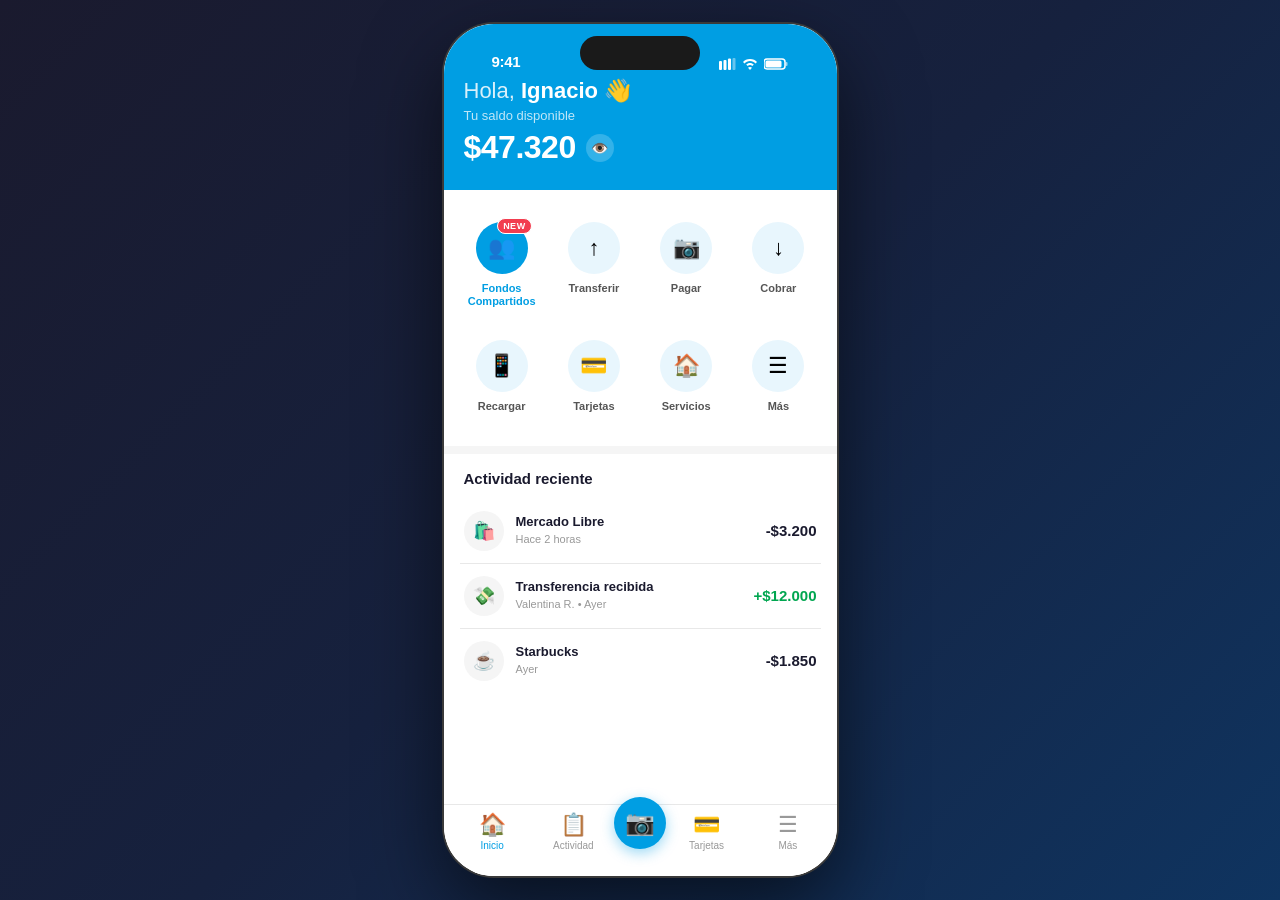
==== app/index.html @ 77880201 "Add Fondos Compartidos frontend demo Interactive mobile demo of the Fondos Compartidos feature for M" ====
<!DOCTYPE html>
<html lang="es">
<head>
  <meta charset="UTF-8">
  <meta name="viewport" content="width=device-width, initial-scale=1.0">
  <title>Fondos Compartidos — Mercado Pago</title>
  <link rel="stylesheet" href="styles/reset.css">
  <link rel="stylesheet" href="styles/phone.css">
  <link rel="stylesheet" href="styles/design-system.css">
  <link rel="stylesheet" href="styles/screens.css">
</head>
<body>
  <div class="desktop-bg">
    <div class="phone-shell">
      <div class="dynamic-island"></div>
      <div class="phone-screen" id="phone-screen">
        <!-- Screens load here -->
      </div>
    </div>
  </div>

  <script src="js/state.js"></script>
  <script src="js/animations.js"></script>
  <script src="js/interactions.js"></script>
  <script src="js/router.js"></script>
</body>
</html>
---- app/styles/phone.css ----
body {
  min-height: 100vh;
  background: linear-gradient(135deg, #1a1a2e 0%, #16213e 50%, #0f3460 100%);
  display: flex;
  align-items: center;
  justify-content: center;
  font-family: -apple-system, 'Helvetica Neue', Arial, sans-serif;
}

.desktop-bg {
  display: flex;
  align-items: center;
  justify-content: center;
  min-height: 100vh;
  width: 100%;
  padding: 20px;
}

.phone-shell {
  width: 393px;
  height: 852px;
  border-radius: 50px;
  background: #1A1A1A;
  box-shadow:
    0 0 0 2px #3A3A3A,
    0 30px 80px rgba(0,0,0,0.6),
    inset 0 0 0 2px #2A2A2A;
  position: relative;
  overflow: hidden;
  flex-shrink: 0;
}

/* Side buttons */
.phone-shell::before {
  content: '';
  position: absolute;
  right: -3px;
  top: 140px;
  width: 3px;
  height: 70px;
  background: #2A2A2A;
  border-radius: 0 3px 3px 0;
  box-shadow: 0 90px 0 #2A2A2A;
}

.phone-shell::after {
  content: '';
  position: absolute;
  left: -3px;
  top: 120px;
  width: 3px;
  height: 40px;
  background: #2A2A2A;
  border-radius: 3px 0 0 3px;
  box-shadow: 0 55px 0 #2A2A2A, 0 105px 0 #2A2A2A;
}

.dynamic-island {
  position: absolute;
  top: 12px;
  left: 50%;
  transform: translateX(-50%);
  width: 120px;
  height: 34px;
  background: #1A1A1A;
  border-radius: 20px;
  z-index: 200;
}

.phone-screen {
  width: 100%;
  height: 100%;
  border-radius: 46px;
  overflow: hidden;
  background: var(--bg-page);
  position: relative;
}
---- app/styles/design-system.css ----
:root {
  --mp-blue:        #009EE3;
  --mp-blue-dark:   #007BBD;
  --mp-blue-light:  #E8F6FD;
  --mp-green:       #00A650;
  --mp-green-light: #E8F8F0;
  --mp-yellow:      #FFE600;
  --mp-red:         #F23D4F;
  --mp-orange:      #F5A623;

  --text-primary:   #1A1A2E;
  --text-secondary: #555555;
  --text-muted:     #999999;

  --bg-page:        #F5F5F5;
  --bg-card:        #FFFFFF;
  --border-color:   #E8E8E8;

  --radius-sm:  6px;
  --radius-md:  12px;
  --radius-lg:  20px;
  --radius-xl:  28px;

  --text-xs:   11px;
  --text-sm:   13px;
  --text-base: 15px;
  --text-md:   17px;
  --text-lg:   20px;
  --text-xl:   24px;
  --text-2xl:  30px;
  --text-3xl:  38px;
}

/* ===== STATUS BAR ===== */
.status-bar {
  height: 54px;
  display: flex;
  align-items: flex-end;
  justify-content: space-between;
  padding: 0 28px 8px;
  background: transparent;
  position: relative;
  z-index: 10;
}

.status-bar .time {
  font-size: 15px;
  font-weight: 600;
  color: var(--text-primary);
  letter-spacing: -0.3px;
}

.status-bar .status-icons {
  display: flex;
  align-items: center;
  gap: 6px;
  font-size: 13px;
}

.status-bar.white .time,
.status-bar.white .status-icons {
  color: white;
}

/* ===== SCREEN LAYOUT ===== */
.screen {
  height: 100%;
  display: flex;
  flex-direction: column;
  background: var(--bg-page);
  position: relative;
}

.screen-content {
  flex: 1;
  overflow-y: auto;
  overflow-x: hidden;
  -webkit-overflow-scrolling: touch;
}

.screen-content::-webkit-scrollbar {
  display: none;
}

/* ===== SCREEN HEADER ===== */
.screen-header {
  display: flex;
  align-items: center;
  padding: 4px 20px 12px;
  background: var(--bg-card);
  gap: 12px;
  border-bottom: 1px solid var(--border-color);
}

.screen-header.transparent {
  background: transparent;
  border-bottom: none;
}

.back-btn {
  width: 36px;
  height: 36px;
  display: flex;
  align-items: center;
  justify-content: center;
  border-radius: 50%;
  background: var(--bg-page);
  transition: all 0.15s;
  flex-shrink: 0;
}

.back-btn:active {
  background: var(--border-color);
  transform: scale(0.93);
}

.back-btn svg {
  width: 20px;
  height: 20px;
}

.header-title {
  flex: 1;
  font-size: var(--text-md);
  font-weight: 700;
  color: var(--text-primary);
  text-align: center;
}

.header-action {
  width: 36px;
  height: 36px;
  display: flex;
  align-items: center;
  justify-content: center;
  border-radius: 50%;
  background: var(--bg-page);
  font-size: 18px;
  transition: all 0.15s;
}

.header-action:active {
  background: var(--border-color);
  transform: scale(0.93);
}

/* ===== BUTTONS ===== */
.btn-primary {
  background: var(--mp-blue);
  color: white;
  border-radius: var(--radius-md);
  padding: 16px 24px;
  font-size: 16px;
  font-weight: 600;
  border: none;
  width: 100%;
  cursor: pointer;
  transition: all 0.15s ease;
  min-height: 52px;
}

.btn-primary:active {
  transform: scale(0.97);
  background: var(--mp-blue-dark);
}

.btn-primary:disabled {
  background: #C5D8E8;
  cursor: not-allowed;
  transform: none;
}

.btn-secondary {
  background: var(--mp-blue-light);
  color: var(--mp-blue);
  border-radius: var(--radius-md);
  padding: 14px 24px;
  font-size: 15px;
  font-weight: 600;
  border: none;
  width: 100%;
  cursor: pointer;
  transition: all 0.15s ease;
  min-height: 48px;
}

.btn-secondary:active {
  transform: scale(0.97);
  background: #d0ebf8;
}

.btn-outline {
  background: transparent;
  color: var(--mp-blue);
  border: 2px solid var(--mp-blue);
  border-radius: var(--radius-md);
  padding: 14px 24px;
  font-size: 15px;
  font-weight: 600;
  width: 100%;
  cursor: pointer;
  transition: all 0.15s ease;
  min-height: 48px;
}

.btn-outline:active {
  transform: scale(0.97);
  background: var(--mp-blue-light);
}

.btn-green {
  background: var(--mp-green);
  color: white;
  border-radius: var(--radius-md);
  padding: 16px 24px;
  font-size: 15px;
  font-weight: 600;
  border: none;
  width: 100%;
  cursor: pointer;
  transition: all 0.15s ease;
  min-height: 52px;
}

.btn-green:active {
  transform: scale(0.97);
  background: #008040;
}

/* ===== CARD ===== */
.card {
  background: var(--bg-card);
  border-radius: 16px;
  padding: 16px;
  box-shadow: 0 1px 4px rgba(0,0,0,0.08);
}

.card-blue {
  background: var(--mp-blue-light);
  border-radius: var(--radius-md);
  padding: 14px 16px;
  border-left: 3px solid var(--mp-blue);
}

.card-green {
  background: var(--mp-green-light);
  border-radius: var(--radius-md);
  padding: 14px 16px;
  border-left: 3px solid var(--mp-green);
}

/* ===== AVATAR ===== */
.avatar {
  width: 36px;
  height: 36px;
  border-radius: 50%;
  background: var(--mp-blue);
  color: white;
  font-weight: 700;
  font-size: 13px;
  display: flex;
  align-items: center;
  justify-content: center;
  border: 2px solid white;
  flex-shrink: 0;
  overflow: hidden;
}

.avatar:first-child {
  margin-left: 0;
}

.avatar-stack {
  display: flex;
}

.avatar-stack .avatar {
  margin-left: -8px;
}

.avatar-stack .avatar:first-child {
  margin-left: 0;
}

.avatar-lg {
  width: 44px;
  height: 44px;
  font-size: 16px;
}

.avatar-xl {
  width: 56px;
  height: 56px;
  font-size: 20px;
  font-weight: 800;
}

/* ===== BOTTOM NAV ===== */
.bottom-nav {
  display: flex;
  align-items: center;
  background: white;
  border-top: 1px solid var(--border-color);
  padding: 0 8px 16px;
  height: 72px;
  flex-shrink: 0;
}

.bottom-nav button {
  flex: 1;
  display: flex;
  flex-direction: column;
  align-items: center;
  justify-content: center;
  gap: 4px;
  padding: 8px 4px;
  border-radius: var(--radius-sm);
  transition: all 0.15s;
  min-height: 44px;
  font-size: 10px;
  color: var(--text-muted);
}

.bottom-nav button span {
  font-size: 10px;
  font-weight: 500;
}

.bottom-nav button .nav-icon {
  font-size: 22px;
  line-height: 1;
}

.bottom-nav button.active {
  color: var(--mp-blue);
}

.bottom-nav button:active {
  transform: scale(0.92);
}

.bottom-nav .qr-btn {
  background: var(--mp-blue);
  border-radius: 50%;
  width: 52px;
  height: 52px;
  padding: 0;
  flex: 0 0 52px;
  margin-top: -20px;
  box-shadow: 0 4px 14px rgba(0,158,227,0.4);
}

.bottom-nav .qr-btn .nav-icon {
  font-size: 24px;
  color: white;
}

/* ===== TOGGLE SWITCH ===== */
.toggle-row {
  display: flex;
  align-items: center;
  justify-content: space-between;
  padding: 14px 0;
  border-bottom: 1px solid var(--border-color);
}

.toggle-row:last-child {
  border-bottom: none;
}

.toggle-label {
  flex: 1;
  padding-right: 16px;
}

.toggle-label strong {
  display: block;
  font-size: var(--text-base);
  color: var(--text-primary);
  font-weight: 600;
}

.toggle-label span {
  font-size: var(--text-sm);
  color: var(--text-muted);
  margin-top: 2px;
  display: block;
}

.toggle {
  width: 48px;
  height: 28px;
  border-radius: 14px;
  background: #D1D1D1;
  position: relative;
  cursor: pointer;
  transition: background 0.2s;
  flex-shrink: 0;
}

.toggle.on {
  background: var(--mp-blue);
}

.toggle.on-yellow {
  background: var(--mp-yellow);
}

.toggle::after {
  content: '';
  position: absolute;
  width: 22px;
  height: 22px;
  border-radius: 50%;
  background: white;
  top: 3px;
  left: 3px;
  transition: transform 0.2s;
  box-shadow: 0 1px 4px rgba(0,0,0,0.25);
}

.toggle.on::after,
.toggle.on-yellow::after {
  transform: translateX(20px);
}

/* ===== PROGRESS BAR ===== */
.progress-bar {
  height: 4px;
  background: var(--border-color);
  border-radius: 2px;
  overflow: hidden;
  margin: 0 20px;
}

.progress-bar-fill {
  height: 100%;
  background: var(--mp-blue);
  border-radius: 2px;
  transition: width 0.4s ease;
}

/* ===== STEP INDICATOR ===== */
.step-badge {
  font-size: var(--text-sm);
  color: var(--text-muted);
  font-weight: 500;
}

/* ===== BADGE ===== */
.badge-new {
  background: var(--mp-red);
  color: white;
  font-size: 9px;
  font-weight: 700;
  padding: 2px 5px;
  border-radius: 8px;
  text-transform: uppercase;
  letter-spacing: 0.5px;
}

/* ===== DIVIDER ===== */
.divider {
  height: 1px;
  background: var(--border-color);
  margin: 0 20px;
}

.section-divider {
  height: 8px;
  background: var(--bg-page);
}

/* ===== TOAST ===== */
.toast {
  position: fixed;
  bottom: 90px;
  left: 50%;
  transform: translateX(-50%) translateY(20px);
  background: #1A1A2E;
  color: white;
  padding: 12px 20px;
  border-radius: 100px;
  font-size: var(--text-sm);
  font-weight: 600;
  white-space: nowrap;
  z-index: 1000;
  opacity: 0;
  transition: all 0.3s ease;
  pointer-events: none;
}

.toast.show {
  opacity: 1;
  transform: translateX(-50%) translateY(0);
}

/* ===== SPINNER ===== */
.spinner {
  width: 28px;
  height: 28px;
  border: 3px solid rgba(255,255,255,0.3);
  border-top-color: white;
  border-radius: 50%;
  animation: spin 0.7s linear infinite;
  margin: 0 auto;
}

.spinner-blue {
  border-color: var(--mp-blue-light);
  border-top-color: var(--mp-blue);
}

@keyframes spin {
  to { transform: rotate(360deg); }
}

/* ===== AMOUNT DISPLAY ===== */
.amount-display {
  font-size: var(--text-3xl);
  font-weight: 800;
  color: var(--text-primary);
  letter-spacing: -1px;
  line-height: 1;
}

.amount-display.blue {
  color: var(--mp-blue);
}

.amount-display.green {
  color: var(--mp-green);
}

/* ===== CONFETTI ===== */
.confetti-container {
  position: absolute;
  top: 0;
  left: 0;
  width: 100%;
  height: 100%;
  overflow: hidden;
  pointer-events: none;
}

.confetti-piece {
  position: absolute;
  width: 8px;
  height: 8px;
  border-radius: 2px;
  animation: confetti-fall 3s ease-in forwards;
}

@keyframes confetti-fall {
  0%   { transform: translateY(-20px) rotate(0deg); opacity: 1; }
  100% { transform: translateY(900px) rotate(720deg); opacity: 0; }
}

/* ===== SUCCESS CHECKMARK ===== */
.success-circle {
  width: 80px;
  height: 80px;
  border-radius: 50%;
  background: var(--mp-green-light);
  display: flex;
  align-items: center;
  justify-content: center;
  margin: 0 auto;
  animation: pop-in 0.5s cubic-bezier(0.34, 1.56, 0.64, 1) forwards;
}

.success-circle.blue {
  background: var(--mp-blue-light);
}

@keyframes pop-in {
  0%   { transform: scale(0); opacity: 0; }
  100% { transform: scale(1); opacity: 1; }
}

.checkmark-svg {
  width: 44px;
  height: 44px;
}

.checkmark-circle {
  stroke-dasharray: 166;
  stroke-dashoffset: 166;
  animation: stroke 0.5s cubic-bezier(0.65, 0, 0.45, 1) 0.3s forwards;
  stroke: var(--mp-green);
  stroke-width: 2;
  fill: none;
}

.checkmark-check {
  stroke-dasharray: 48;
  stroke-dashoffset: 48;
  animation: stroke 0.4s cubic-bezier(0.65, 0, 0.45, 1) 0.7s forwards;
  stroke: var(--mp-green);
  stroke-width: 3;
  fill: none;
  stroke-linecap: round;
  stroke-linejoin: round;
}

.checkmark-check.blue {
  stroke: var(--mp-blue);
}

.checkmark-circle.blue {
  stroke: var(--mp-blue);
}

@keyframes stroke {
  to { stroke-dashoffset: 0; }
}

/* ===== EMPTY STATE ===== */
.empty-state {
  display: flex;
  flex-direction: column;
  align-items: center;
  justify-content: center;
  padding: 40px 32px;
  text-align: center;
}

.empty-state-icon {
  font-size: 64px;
  margin-bottom: 20px;
  animation: float 3s ease-in-out infinite;
}

@keyframes float {
  0%, 100% { transform: translateY(0); }
  50% { transform: translateY(-8px); }
}

.empty-state h3 {
  font-size: var(--text-lg);
  font-weight: 700;
  color: var(--text-primary);
  margin-bottom: 8px;
}

.empty-state p {
  font-size: var(--text-base);
  color: var(--text-secondary);
  line-height: 1.5;
}

/* ===== RADIO OPTION ===== */
.radio-option {
  display: flex;
  align-items: center;
  gap: 14px;
  padding: 14px 16px;
  border-radius: var(--radius-md);
  border: 2px solid var(--border-color);
  cursor: pointer;
  transition: all 0.15s;
}

.radio-option.selected {
  border-color: var(--mp-blue);
  background: var(--mp-blue-light);
}

.radio-option:active {
  transform: scale(0.98);
}

.radio-dot {
  width: 20px;
  height: 20px;
  border-radius: 50%;
  border: 2px solid var(--border-color);
  display: flex;
  align-items: center;
  justify-content: center;
  flex-shrink: 0;
  transition: all 0.15s;
}

.radio-option.selected .radio-dot {
  border-color: var(--mp-blue);
  background: var(--mp-blue);
}

.radio-option.selected .radio-dot::after {
  content: '';
  width: 8px;
  height: 8px;
  border-radius: 50%;
  background: white;
}

/* ===== STAGGER ANIMATIONS ===== */
.stagger-item {
  opacity: 0;
  transform: translateY(20px);
  animation: stagger-in 0.35s ease forwards;
}

@keyframes stagger-in {
  to {
    opacity: 1;
    transform: translateY(0);
  }
}

/* ===== SLIDE ANIMATIONS ===== */
.screen-enter-left {
  animation: slide-from-right 0.28s cubic-bezier(0.25, 0.46, 0.45, 0.94) forwards;
}

.screen-enter-right {
  animation: slide-from-left 0.28s cubic-bezier(0.25, 0.46, 0.45, 0.94) forwards;
}

.screen-enter-up {
  animation: slide-from-bottom 0.32s cubic-bezier(0.25, 0.46, 0.45, 0.94) forwards;
}

.screen-enter-fade {
  animation: fade-in 0.25s ease forwards;
}

@keyframes slide-from-right {
  from { transform: translateX(100%); }
  to   { transform: translateX(0); }
}

@keyframes slide-from-left {
  from { transform: translateX(-100%); }
  to   { transform: translateX(0); }
}

@keyframes slide-from-bottom {
  from { transform: translateY(100%); }
  to   { transform: translateY(0); }
}

@keyframes fade-in {
  from { opacity: 0; }
  to   { opacity: 1; }
}
---- app/styles/screens.css ----
/* ===== HOME SCREEN ===== */
.screen-home {
  background: white;
}

.home-header {
  background: var(--mp-blue);
  padding: 0 20px 24px;
  color: white;
}

.home-header .status-bar .time,
.home-header .status-bar .status-icons {
  color: white;
}

.home-greeting {
  font-size: 22px;
  font-weight: 800;
  margin-bottom: 4px;
}

.home-greeting span {
  font-weight: 400;
  opacity: 0.85;
}

.home-saldo-label {
  font-size: var(--text-sm);
  opacity: 0.75;
  margin-bottom: 6px;
}

.home-saldo-row {
  display: flex;
  align-items: center;
  gap: 10px;
}

.home-saldo-amount {
  font-size: 32px;
  font-weight: 800;
  letter-spacing: -0.5px;
}

.eye-btn {
  width: 28px;
  height: 28px;
  display: flex;
  align-items: center;
  justify-content: center;
  border-radius: 50%;
  background: rgba(255,255,255,0.2);
  font-size: 14px;
  cursor: pointer;
  transition: all 0.15s;
}

.eye-btn:active {
  background: rgba(255,255,255,0.3);
  transform: scale(0.92);
}

.home-actions {
  padding: 20px 16px;
}

.actions-grid {
  display: grid;
  grid-template-columns: repeat(4, 1fr);
  gap: 8px;
}

.action-item {
  display: flex;
  flex-direction: column;
  align-items: center;
  gap: 8px;
  padding: 12px 4px;
  border-radius: var(--radius-md);
  cursor: pointer;
  transition: all 0.15s;
  position: relative;
}

.action-item:active {
  background: var(--bg-page);
  transform: scale(0.94);
}

.action-icon-wrap {
  width: 52px;
  height: 52px;
  border-radius: 50%;
  display: flex;
  align-items: center;
  justify-content: center;
  font-size: 22px;
  background: var(--mp-blue-light);
  position: relative;
}

.action-icon-wrap.featured {
  background: var(--mp-blue);
}

.action-label {
  font-size: 11px;
  font-weight: 600;
  color: var(--text-secondary);
  text-align: center;
  line-height: 1.2;
}

.badge-new-corner {
  position: absolute;
  top: -4px;
  right: -4px;
  background: var(--mp-red);
  color: white;
  font-size: 9px;
  font-weight: 700;
  padding: 2px 5px;
  border-radius: 8px;
  text-transform: uppercase;
  letter-spacing: 0.5px;
  border: 1.5px solid white;
}

.home-activity {
  padding: 0 16px 16px;
}

.section-title {
  font-size: var(--text-base);
  font-weight: 700;
  color: var(--text-primary);
  margin-bottom: 12px;
  padding: 0 4px;
}

.activity-item {
  display: flex;
  align-items: center;
  gap: 12px;
  padding: 12px 4px;
  border-bottom: 1px solid var(--border-color);
}

.activity-item:last-child {
  border-bottom: none;
}

.activity-icon {
  width: 40px;
  height: 40px;
  border-radius: 50%;
  background: var(--bg-page);
  display: flex;
  align-items: center;
  justify-content: center;
  font-size: 18px;
  flex-shrink: 0;
}

.activity-info {
  flex: 1;
}

.activity-info strong {
  display: block;
  font-size: var(--text-sm);
  font-weight: 600;
  color: var(--text-primary);
}

.activity-info span {
  font-size: var(--text-xs);
  color: var(--text-muted);
}

.activity-amount {
  font-size: var(--text-base);
  font-weight: 700;
}

.activity-amount.positive { color: var(--mp-green); }
.activity-amount.negative { color: var(--text-primary); }

/* ===== FONDOS LISTA ===== */
.screen-fondos-lista .screen-header {
  background: white;
}

/* ===== CREAR FONDO ===== */
.tipo-grid {
  display: grid;
  grid-template-columns: repeat(3, 1fr);
  gap: 10px;
  padding: 0 20px;
  margin-bottom: 24px;
}

.tipo-card {
  display: flex;
  flex-direction: column;
  align-items: center;
  gap: 8px;
  padding: 16px 8px;
  border-radius: var(--radius-md);
  border: 2px solid var(--border-color);
  cursor: pointer;
  transition: all 0.15s;
  background: white;
  position: relative;
}

.tipo-card.selected {
  border-color: var(--mp-blue);
  background: var(--mp-blue-light);
}

.tipo-card:active {
  transform: scale(0.95);
}

.tipo-card .tipo-icon {
  font-size: 28px;
}

.tipo-card .tipo-label {
  font-size: 12px;
  font-weight: 600;
  color: var(--text-secondary);
  text-align: center;
}

.tipo-card.selected .tipo-label {
  color: var(--mp-blue);
}

.tipo-check {
  position: absolute;
  top: 6px;
  right: 6px;
  width: 18px;
  height: 18px;
  background: var(--mp-blue);
  border-radius: 50%;
  display: none;
  align-items: center;
  justify-content: center;
  font-size: 11px;
  color: white;
}

.tipo-card.selected .tipo-check {
  display: flex;
}

.field-group {
  padding: 0 20px;
  margin-bottom: 16px;
}

.field-label {
  font-size: var(--text-sm);
  font-weight: 600;
  color: var(--text-secondary);
  margin-bottom: 8px;
  text-transform: uppercase;
  letter-spacing: 0.5px;
}

.field-input {
  width: 100%;
  padding: 14px 16px;
  border-radius: var(--radius-md);
  border: 2px solid var(--border-color);
  font-size: var(--text-base);
  color: var(--text-primary);
  background: white;
  transition: border-color 0.15s;
}

.field-input:focus {
  border-color: var(--mp-blue);
  outline: none;
}

.btn-area {
  padding: 12px 20px 24px;
  margin-top: auto;
}

/* ===== FONDO CREADO ===== */
.success-header {
  padding: 40px 20px 32px;
  text-align: center;
  background: white;
}

.success-title {
  font-size: 26px;
  font-weight: 800;
  color: var(--text-primary);
  margin: 16px 0 6px;
}

.success-subtitle {
  font-size: var(--text-base);
  color: var(--text-secondary);
}

.share-section {
  padding: 20px;
  display: flex;
  flex-direction: column;
  gap: 10px;
}

.share-title {
  font-size: var(--text-base);
  font-weight: 700;
  color: var(--text-primary);
  margin-bottom: 4px;
}

.link-preview {
  text-align: center;
  font-size: var(--text-xs);
  color: var(--text-muted);
  padding: 8px;
  background: var(--bg-page);
  border-radius: var(--radius-sm);
}

.ir-fondo-link {
  text-align: center;
  font-size: var(--text-sm);
  color: var(--mp-blue);
  font-weight: 600;
  padding: 12px;
  cursor: pointer;
  display: block;
}

/* ===== FONDO HOME ===== */
.fondo-header-bg {
  background: linear-gradient(160deg, #009EE3 0%, #007BBD 100%);
  padding: 0 20px 24px;
  color: white;
}

.fondo-header-bg .status-bar .time,
.fondo-header-bg .status-bar .status-icons {
  color: white;
}

.fondo-header-top {
  display: flex;
  align-items: center;
  gap: 10px;
  margin-bottom: 20px;
}

.fondo-header-top .back-btn {
  background: rgba(255,255,255,0.2);
}

.fondo-header-top .back-btn svg {
  stroke: white;
}

.fondo-header-title {
  flex: 1;
  font-size: 16px;
  font-weight: 700;
  color: white;
}

.fondo-gear {
  width: 36px;
  height: 36px;
  background: rgba(255,255,255,0.2);
  border-radius: 50%;
  display: flex;
  align-items: center;
  justify-content: center;
  font-size: 18px;
  cursor: pointer;
}

.fondo-saldo-label {
  font-size: var(--text-sm);
  opacity: 0.8;
  margin-bottom: 4px;
}

.fondo-saldo-amount {
  font-size: 38px;
  font-weight: 800;
  letter-spacing: -1px;
  margin-bottom: 8px;
}

.fondo-participants-row {
  display: flex;
  align-items: center;
  gap: 10px;
}

.participant-count {
  font-size: var(--text-sm);
  opacity: 0.85;
}

.fondo-progress {
  height: 6px;
  background: rgba(255,255,255,0.25);
  border-radius: 3px;
  overflow: hidden;
  margin-top: 12px;
}

.fondo-progress-fill {
  height: 100%;
  background: rgba(255,255,255,0.9);
  border-radius: 3px;
  transition: width 0.8s ease;
}

.fondo-actions {
  display: grid;
  grid-template-columns: repeat(3, 1fr);
  gap: 10px;
  padding: 16px;
}

.fondo-action-btn {
  display: flex;
  flex-direction: column;
  align-items: center;
  gap: 8px;
  padding: 16px 8px;
  background: white;
  border-radius: var(--radius-md);
  box-shadow: 0 1px 4px rgba(0,0,0,0.08);
  cursor: pointer;
  transition: all 0.15s;
  border: none;
}

.fondo-action-btn:active {
  transform: scale(0.95);
  background: var(--bg-page);
}

.fondo-action-icon {
  width: 44px;
  height: 44px;
  border-radius: 50%;
  background: var(--mp-blue-light);
  display: flex;
  align-items: center;
  justify-content: center;
  font-size: 20px;
}

.fondo-action-label {
  font-size: 11px;
  font-weight: 600;
  color: var(--text-secondary);
  text-align: center;
  line-height: 1.3;
}

.tab-bar {
  display: flex;
  background: white;
  border-bottom: 1px solid var(--border-color);
  padding: 0 16px;
}

.tab-btn {
  flex: 1;
  padding: 12px 8px;
  font-size: 13px;
  font-weight: 600;
  color: var(--text-muted);
  border-bottom: 2px solid transparent;
  transition: all 0.15s;
  text-align: center;
}

.tab-btn.active {
  color: var(--mp-blue);
  border-bottom-color: var(--mp-blue);
}

.tab-btn:active {
  background: var(--bg-page);
}

.gastos-mini-list {
  padding: 12px 16px;
}

/* ===== CARGAR DINERO ===== */
.numpad-amount {
  text-align: center;
  padding: 32px 20px 20px;
}

.numpad-fondo-name {
  font-size: var(--text-sm);
  color: var(--text-muted);
  margin-bottom: 12px;
}

.numpad-display {
  font-size: 48px;
  font-weight: 800;
  color: var(--text-primary);
  letter-spacing: -2px;
  line-height: 1;
  min-height: 58px;
  display: flex;
  align-items: center;
  justify-content: center;
}

.numpad {
  display: grid;
  grid-template-columns: repeat(3, 1fr);
  gap: 1px;
  background: var(--border-color);
  border-top: 1px solid var(--border-color);
  border-bottom: 1px solid var(--border-color);
}

.numpad-key {
  background: white;
  padding: 0;
  height: 64px;
  font-size: 22px;
  font-weight: 500;
  color: var(--text-primary);
  display: flex;
  align-items: center;
  justify-content: center;
  cursor: pointer;
  transition: all 0.1s;
  user-select: none;
  -webkit-user-select: none;
}

.numpad-key:active {
  background: var(--bg-page);
  transform: scale(0.92);
}

.numpad-key.del {
  font-size: 20px;
  color: var(--text-secondary);
}

.desde-section {
  padding: 16px 20px;
}

.desde-title {
  font-size: var(--text-sm);
  font-weight: 700;
  color: var(--text-muted);
  text-transform: uppercase;
  letter-spacing: 0.5px;
  margin-bottom: 12px;
}

.desde-options {
  display: flex;
  flex-direction: column;
  gap: 8px;
}

.desde-radio-dot {
  width: 22px;
  height: 22px;
  border-radius: 50%;
  border: 2px solid var(--border-color);
  flex-shrink: 0;
  position: relative;
  transition: all 0.15s;
}

.desde-radio-dot.selected {
  border-color: var(--mp-blue);
  background: var(--mp-blue);
}

.desde-radio-dot.selected::after {
  content: '';
  position: absolute;
  width: 8px;
  height: 8px;
  background: white;
  border-radius: 50%;
  top: 50%;
  left: 50%;
  transform: translate(-50%, -50%);
}

.desde-option {
  display: flex;
  align-items: center;
  gap: 12px;
  padding: 12px 14px;
  border-radius: var(--radius-md);
  border: 2px solid var(--border-color);
  cursor: pointer;
  transition: all 0.15s;
}

.desde-option.selected {
  border-color: var(--mp-blue);
  background: var(--mp-blue-light);
}

.desde-option:active {
  transform: scale(0.98);
}

.desde-icon {
  width: 36px;
  height: 36px;
  border-radius: 8px;
  display: flex;
  align-items: center;
  justify-content: center;
  font-size: 18px;
  flex-shrink: 0;
}

.desde-info {
  flex: 1;
}

.desde-info strong {
  display: block;
  font-size: var(--text-sm);
  font-weight: 600;
  color: var(--text-primary);
}

.desde-info span {
  font-size: var(--text-xs);
  color: var(--text-muted);
}

/* ===== PAGAR QR ===== */
.qr-screen {
  background: #0A0A1A;
  height: 100%;
}

.qr-header {
  padding: 0 20px 16px;
}

.qr-header .status-bar .time,
.qr-header .status-bar .status-icons {
  color: white;
}

.qr-header .back-btn {
  background: rgba(255,255,255,0.15);
}

.qr-header .back-btn svg {
  stroke: white;
}

.qr-header .header-title {
  color: white;
}

.qr-pill {
  margin: 0 20px 20px;
  background: rgba(0,158,227,0.2);
  border: 1px solid var(--mp-blue);
  border-radius: 100px;
  padding: 10px 16px;
  display: flex;
  align-items: center;
  gap: 8px;
  color: white;
  font-size: 13px;
  font-weight: 600;
}

.qr-pill-dot {
  width: 8px;
  height: 8px;
  background: var(--mp-blue);
  border-radius: 50%;
  animation: pulse 1.5s ease-in-out infinite;
}

@keyframes pulse {
  0%, 100% { opacity: 1; transform: scale(1); }
  50% { opacity: 0.5; transform: scale(0.8); }
}

.qr-viewfinder {
  position: relative;
  margin: 0 32px;
  border-radius: 20px;
  overflow: hidden;
  background: rgba(0,0,0,0.6);
  aspect-ratio: 1;
}

.qr-corner {
  position: absolute;
  width: 36px;
  height: 36px;
  border-color: var(--mp-blue);
  border-style: solid;
}

.qr-corner.tl { top: 12px; left: 12px; border-width: 3px 0 0 3px; border-radius: 4px 0 0 0; }
.qr-corner.tr { top: 12px; right: 12px; border-width: 3px 3px 0 0; border-radius: 0 4px 0 0; }
.qr-corner.bl { bottom: 12px; left: 12px; border-width: 0 0 3px 3px; border-radius: 0 0 0 4px; }
.qr-corner.br { bottom: 12px; right: 12px; border-width: 0 3px 3px 0; border-radius: 0 0 4px 0; }

.scan-line {
  position: absolute;
  left: 12px;
  right: 12px;
  height: 2px;
  background: linear-gradient(90deg, transparent, var(--mp-blue), transparent);
  animation: scan 2s ease-in-out infinite;
}

@keyframes scan {
  0%   { top: 12px; }
  100% { top: calc(100% - 14px); }
}

.qr-grid {
  position: absolute;
  inset: 0;
  background-image:
    linear-gradient(rgba(255,255,255,0.03) 1px, transparent 1px),
    linear-gradient(90deg, rgba(255,255,255,0.03) 1px, transparent 1px);
  background-size: 20px 20px;
}

.qr-instruction {
  text-align: center;
  color: rgba(255,255,255,0.7);
  font-size: var(--text-sm);
  padding: 20px 32px;
}

.qr-saldo {
  text-align: center;
  color: rgba(255,255,255,0.5);
  font-size: var(--text-xs);
  margin-bottom: 20px;
}

.qr-saldo strong {
  color: white;
  font-size: var(--text-sm);
}

/* ===== GASTOS HISTORIAL ===== */
.gastos-summary {
  background: white;
  padding: 16px 20px;
  display: flex;
  align-items: center;
  gap: 12px;
  border-bottom: 1px solid var(--border-color);
}

.gastos-total-label {
  font-size: var(--text-sm);
  color: var(--text-secondary);
}

.gastos-total-amount {
  font-size: 20px;
  font-weight: 800;
  color: var(--text-primary);
}

.gastos-chip {
  background: var(--bg-page);
  border-radius: 100px;
  padding: 4px 12px;
  font-size: var(--text-xs);
  font-weight: 600;
  color: var(--text-secondary);
  margin-left: auto;
}

.gasto-item {
  display: flex;
  align-items: center;
  gap: 14px;
  padding: 16px 20px;
  background: white;
  border-bottom: 1px solid var(--border-color);
  cursor: pointer;
  transition: all 0.15s;
}

.gasto-item:active {
  background: var(--bg-page);
}

.gasto-icon {
  width: 44px;
  height: 44px;
  border-radius: 50%;
  display: flex;
  align-items: center;
  justify-content: center;
  font-size: 20px;
  flex-shrink: 0;
}

.gasto-info {
  flex: 1;
}

.gasto-info strong {
  display: block;
  font-size: var(--text-base);
  font-weight: 600;
  color: var(--text-primary);
  margin-bottom: 3px;
}

.gasto-info span {
  font-size: var(--text-xs);
  color: var(--text-muted);
}

.gasto-right {
  text-align: right;
}

.gasto-amount {
  font-size: var(--text-base);
  font-weight: 700;
  color: var(--mp-blue);
  display: block;
}

.gasto-date {
  font-size: var(--text-xs);
  color: var(--text-muted);
}

/* ===== BALANCES ===== */
.balance-section {
  background: white;
  margin-bottom: 8px;
  padding: 20px;
}

.balance-section-title {
  font-size: var(--text-sm);
  font-weight: 700;
  color: var(--text-muted);
  text-transform: uppercase;
  letter-spacing: 0.5px;
  margin-bottom: 16px;
}

.contrib-item {
  margin-bottom: 16px;
}

.contrib-item:last-child {
  margin-bottom: 0;
}

.contrib-header {
  display: flex;
  align-items: center;
  justify-content: space-between;
  margin-bottom: 8px;
}

.contrib-person {
  display: flex;
  align-items: center;
  gap: 10px;
}

.contrib-name {
  font-size: var(--text-sm);
  font-weight: 600;
  color: var(--text-primary);
}

.contrib-amount {
  font-size: var(--text-sm);
  font-weight: 700;
  color: var(--text-primary);
}

.contrib-bar-bg {
  height: 8px;
  background: var(--bg-page);
  border-radius: 4px;
  overflow: hidden;
}

.contrib-bar-fill {
  height: 100%;
  border-radius: 4px;
  width: 0;
  transition: width 0.8s ease-out;
}

.deuda-card {
  display: flex;
  align-items: center;
  gap: 12px;
  padding: 14px 16px;
  background: var(--bg-page);
  border-radius: var(--radius-md);
  margin-bottom: 8px;
}

.deuda-card:last-child {
  margin-bottom: 0;
}

.deuda-arrow {
  font-size: 18px;
  color: var(--text-muted);
}

.deuda-amount {
  margin-left: auto;
  font-size: var(--text-base);
  font-weight: 700;
  color: var(--mp-red);
}

.deuda-names {
  flex: 1;
  font-size: var(--text-sm);
  color: var(--text-secondary);
}

.deuda-names strong {
  color: var(--text-primary);
}

.balance-total-card {
  margin: 0 20px;
  padding: 16px;
  background: var(--mp-blue-light);
  border-radius: var(--radius-md);
  display: flex;
  align-items: center;
  justify-content: space-between;
}

.balance-total-label {
  font-size: var(--text-sm);
  color: var(--text-secondary);
}

.balance-total-amount {
  font-size: 20px;
  font-weight: 800;
  color: var(--mp-blue);
}

/* ===== LIQUIDAR ===== */
.liquidar-header-card {
  margin: 16px;
  padding: 14px;
}

.transfer-list {
  padding: 0 16px;
}

.transfer-item {
  display: flex;
  align-items: center;
  gap: 12px;
  padding: 14px 16px;
  background: white;
  border-radius: var(--radius-md);
  margin-bottom: 8px;
  box-shadow: 0 1px 4px rgba(0,0,0,0.06);
}

.transfer-avatars {
  display: flex;
  align-items: center;
  gap: 6px;
}

.transfer-arrow-icon {
  font-size: 16px;
  color: var(--text-muted);
}

.transfer-info {
  flex: 1;
}

.transfer-amount {
  font-size: var(--text-base);
  font-weight: 700;
  color: var(--text-primary);
}

.transfer-badge {
  background: var(--mp-green-light);
  color: var(--mp-green);
  border-radius: 100px;
  padding: 4px 10px;
  font-size: 11px;
  font-weight: 700;
  display: flex;
  align-items: center;
  gap: 4px;
}

.recv-card {
  margin: 12px 16px;
  padding: 14px 16px;
}

.recv-card .recv-label {
  font-size: var(--text-sm);
  color: var(--mp-green);
  font-weight: 600;
  margin-bottom: 4px;
}

.recv-card .recv-amount {
  font-size: 22px;
  font-weight: 800;
  color: var(--mp-green);
}

/* ===== LIQUIDADO ===== */
.liquidado-screen {
  background: white;
  text-align: center;
}

.celebration-svg {
  width: 180px;
  height: 180px;
  margin: 0 auto 8px;
}

.liquidado-title {
  font-size: 28px;
  font-weight: 800;
  color: var(--mp-green);
  margin-bottom: 8px;
}

.liquidado-subtitle {
  font-size: var(--text-base);
  color: var(--text-secondary);
  margin-bottom: 24px;
}

.liquidado-stats {
  display: grid;
  grid-template-columns: repeat(2, 1fr);
  gap: 10px;
  padding: 0 20px;
  margin-bottom: 20px;
}

.stat-card {
  background: var(--bg-page);
  border-radius: var(--radius-md);
  padding: 14px;
  text-align: center;
}

.stat-number {
  font-size: 22px;
  font-weight: 800;
  color: var(--text-primary);
  display: block;
  margin-bottom: 4px;
}

.stat-label {
  font-size: var(--text-xs);
  color: var(--text-muted);
  font-weight: 500;
}

.fondo-archivado-card {
  margin: 0 20px 20px;
  padding: 14px 16px;
  background: var(--bg-page);
  border-radius: var(--radius-md);
  display: flex;
  align-items: center;
  gap: 12px;
}

.archivado-badge {
  background: var(--mp-green-light);
  color: var(--mp-green);
  font-size: 10px;
  font-weight: 700;
  padding: 3px 8px;
  border-radius: 100px;
  text-transform: uppercase;
}

/* ===== CARGAR CONFIRMACION ===== */
.confirm-card {
  margin: 16px;
}

.confirm-row {
  display: flex;
  justify-content: space-between;
  align-items: center;
  padding: 12px 0;
  border-bottom: 1px solid var(--border-color);
  font-size: var(--text-base);
}

.confirm-row:last-child {
  border-bottom: none;
}

.confirm-row-label {
  color: var(--text-secondary);
}

.confirm-row-value {
  font-weight: 600;
  color: var(--text-primary);
}

/* ===== PAGO CONFIRMADO ===== */
.pago-commerce {
  font-size: var(--text-base);
  color: var(--text-secondary);
  margin-bottom: 4px;
}

.pago-amount-big {
  font-size: 40px;
  font-weight: 800;
  color: var(--text-primary);
  letter-spacing: -1.5px;
  margin-bottom: 24px;
}

.info-note {
  margin: 0 20px;
  padding: 12px 14px;
  background: var(--mp-blue-light);
  border-radius: var(--radius-md);
  font-size: var(--text-sm);
  color: var(--mp-blue-dark);
  line-height: 1.5;
}

.pago-actions {
  padding: 16px 20px;
  display: flex;
  flex-direction: column;
  gap: 10px;
}

/* ===== PASO HEADER ===== */
.paso-header {
  display: flex;
  align-items: center;
  padding: 4px 20px 12px;
  background: white;
  gap: 12px;
}

.paso-title {
  flex: 1;
  font-size: var(--text-md);
  font-weight: 700;
  color: var(--text-primary);
  text-align: center;
}

/* ===== MODALS ===== */
.modal-overlay {
  position: absolute;
  inset: 0;
  background: rgba(0,0,0,0.5);
  z-index: 500;
  display: flex;
  align-items: flex-end;
  animation: fade-in 0.2s ease;
}

.modal-sheet {
  background: white;
  width: 100%;
  border-radius: 24px 24px 0 0;
  padding: 20px;
  animation: slide-from-bottom 0.3s ease;
}

.modal-handle {
  width: 36px;
  height: 4px;
  background: var(--border-color);
  border-radius: 2px;
  margin: 0 auto 20px;
}

/* ===== DETAIL MODAL ===== */
.detail-modal-item {
  display: flex;
  justify-content: space-between;
  padding: 12px 0;
  border-bottom: 1px solid var(--border-color);
  font-size: var(--text-sm);
}

.detail-modal-item:last-child {
  border-bottom: none;
}
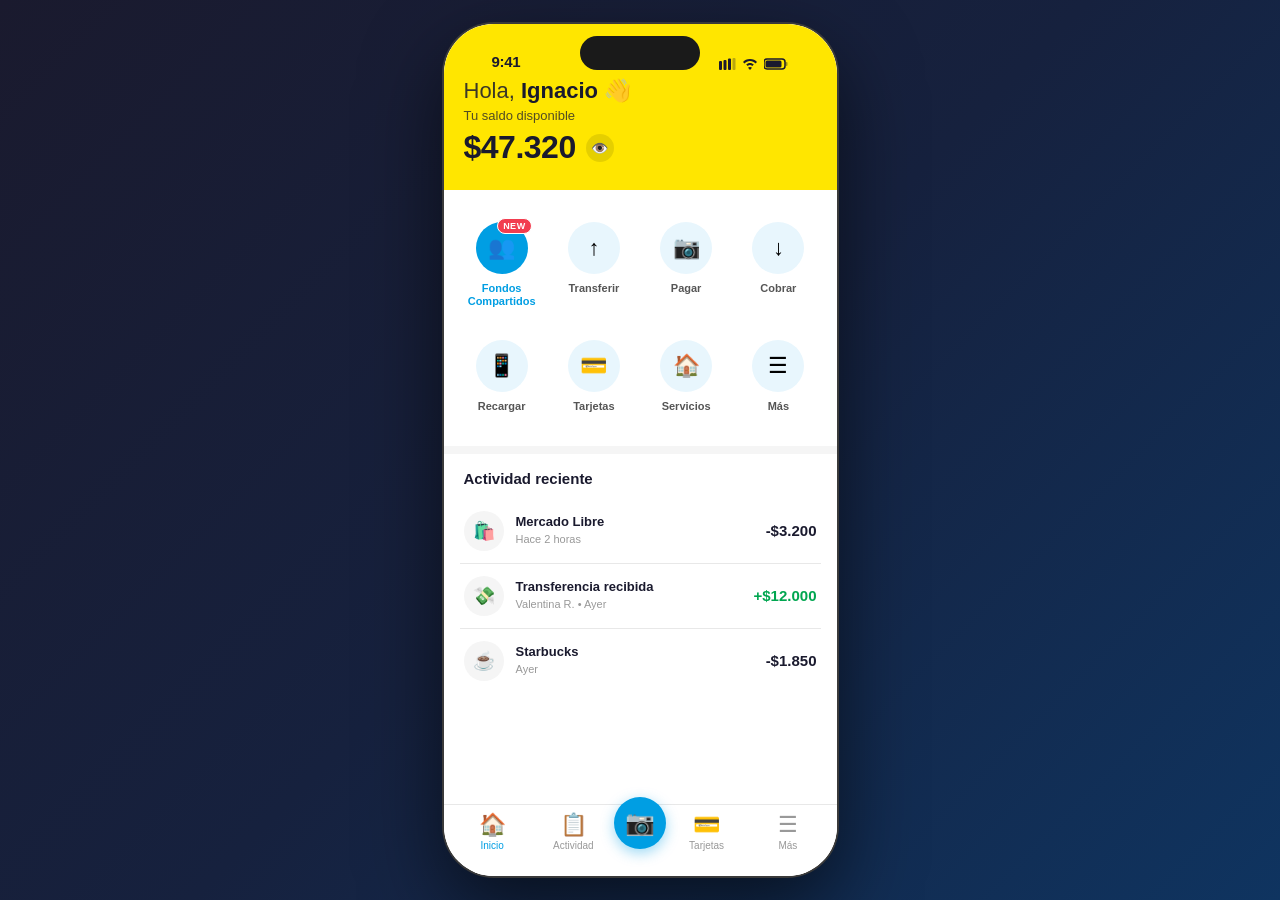
==== commit 92b2d20e: "Update home header to MP yellow and fix Safari cache - Change home header background from blue to #F" ====
--- a/app/index.html
+++ b/app/index.html
@@ -4,10 +4,10 @@
   <meta charset="UTF-8">
   <meta name="viewport" content="width=device-width, initial-scale=1.0">
   <title>Fondos Compartidos — Mercado Pago</title>
-  <link rel="stylesheet" href="styles/reset.css">
-  <link rel="stylesheet" href="styles/phone.css">
-  <link rel="stylesheet" href="styles/design-system.css">
-  <link rel="stylesheet" href="styles/screens.css">
+  <link rel="stylesheet" href="styles/reset.css?v=2">
+  <link rel="stylesheet" href="styles/phone.css?v=2">
+  <link rel="stylesheet" href="styles/design-system.css?v=2">
+  <link rel="stylesheet" href="styles/screens.css?v=2">
 </head>
 <body>
   <div class="desktop-bg">
--- a/app/styles/screens.css
+++ b/app/styles/screens.css
@@ -4,14 +4,14 @@
 }
 
 .home-header {
-  background: var(--mp-blue);
+  background: var(--mp-yellow);
   padding: 0 20px 24px;
-  color: white;
+  color: var(--text-primary);
 }
 
 .home-header .status-bar .time,
 .home-header .status-bar .status-icons {
-  color: white;
+  color: var(--text-primary);
 }
 
 .home-greeting {
@@ -50,14 +50,14 @@
   align-items: center;
   justify-content: center;
   border-radius: 50%;
-  background: rgba(255,255,255,0.2);
+  background: rgba(0,0,0,0.1);
   font-size: 14px;
   cursor: pointer;
   transition: all 0.15s;
 }
 
 .eye-btn:active {
-  background: rgba(255,255,255,0.3);
+  background: rgba(0,0,0,0.15);
   transform: scale(0.92);
 }
 
